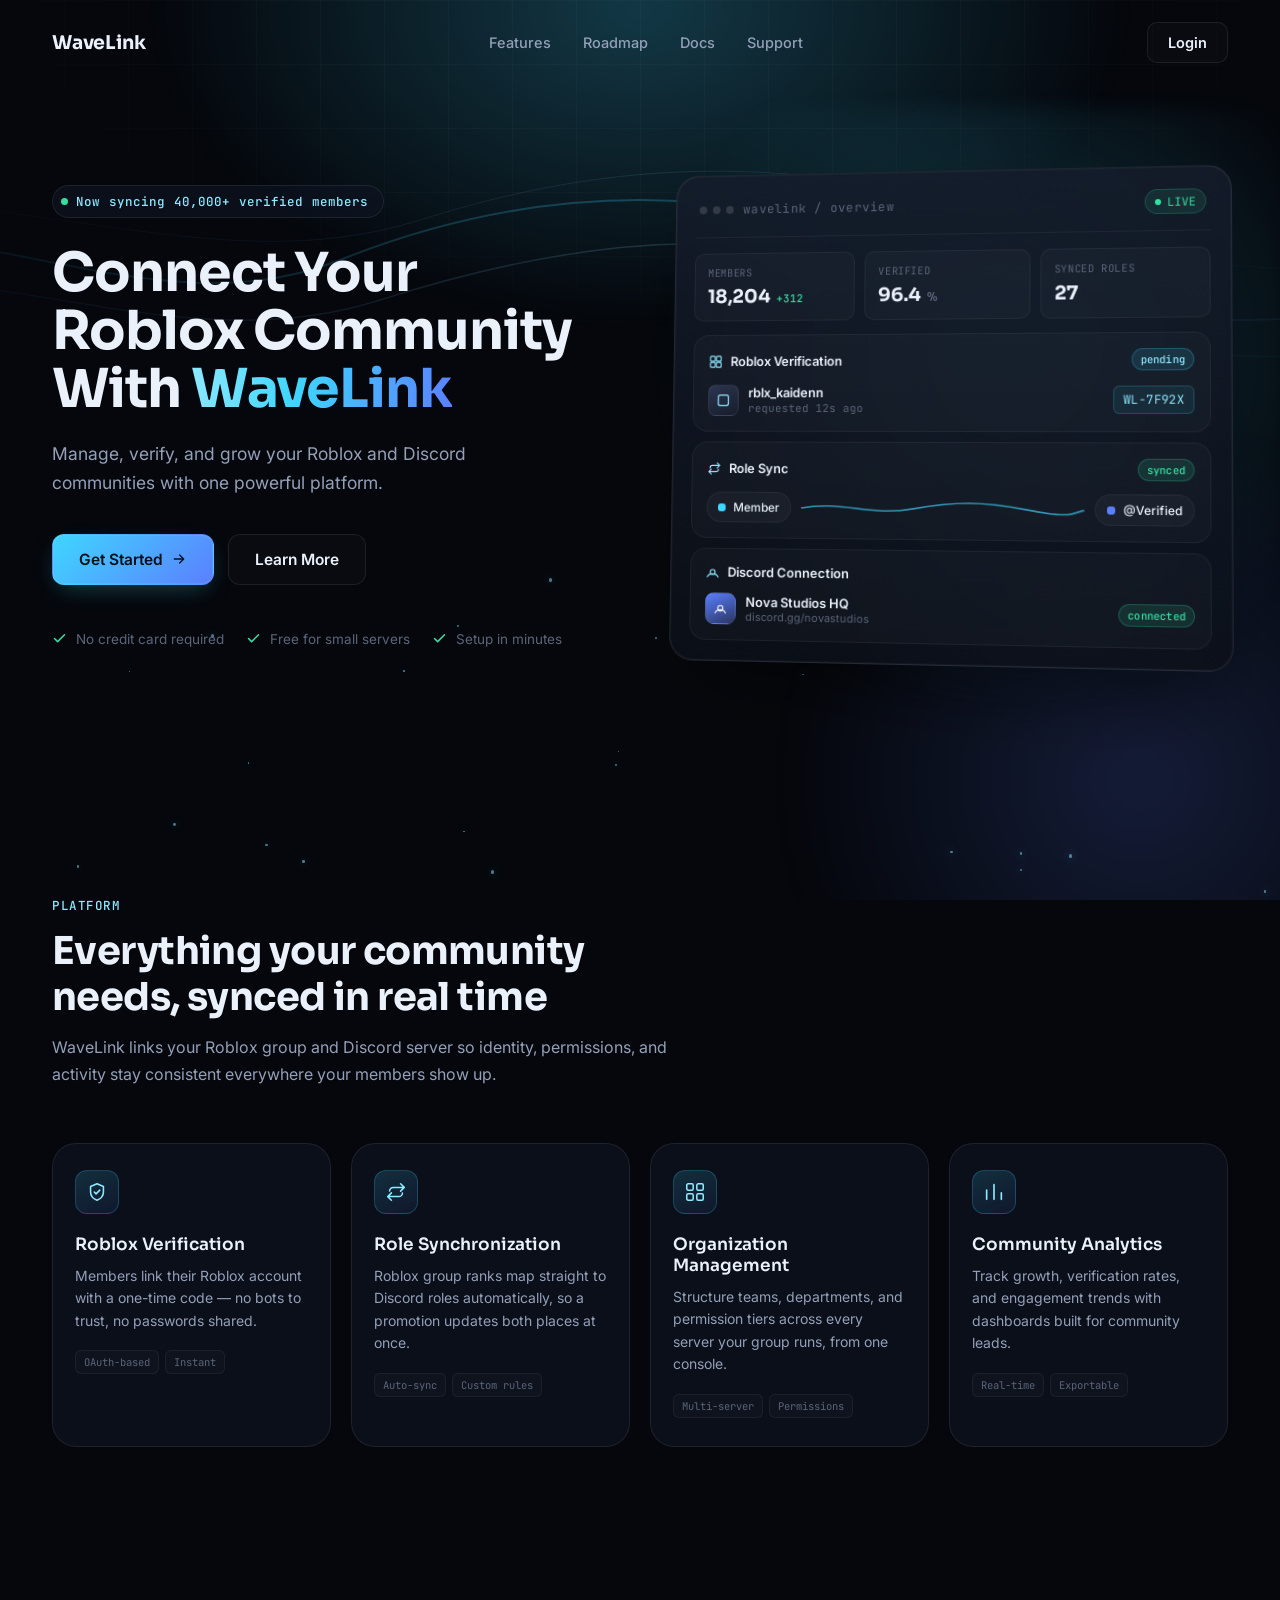
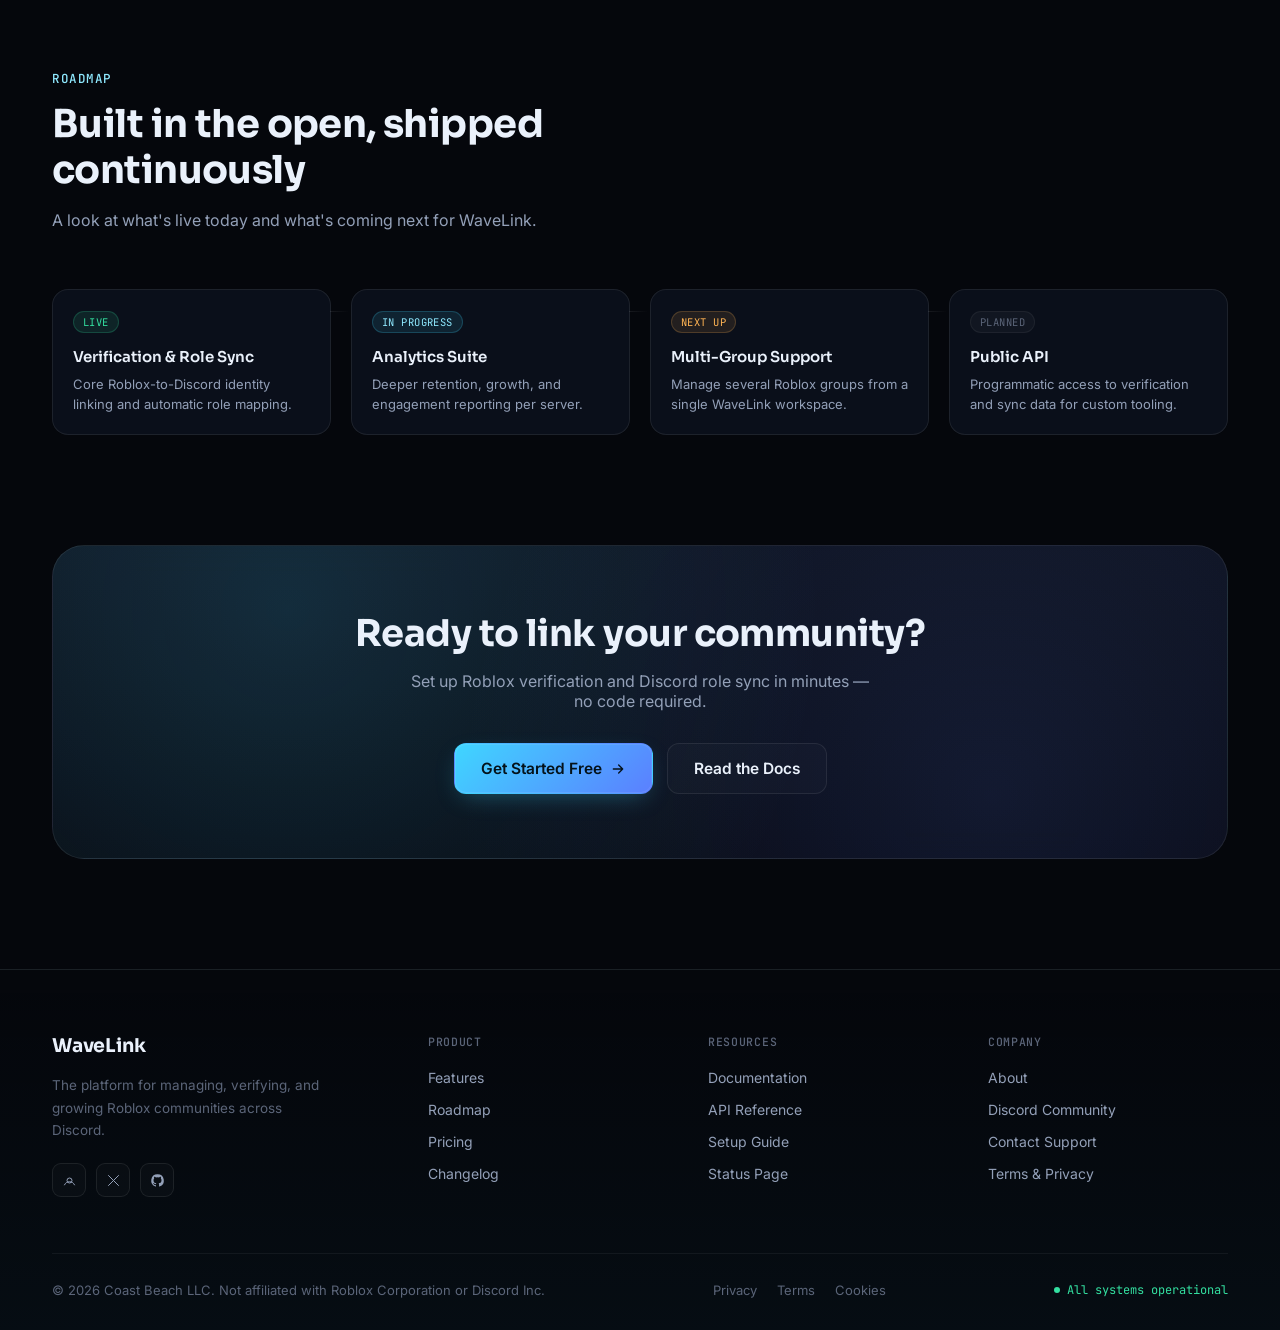
==== index.html @ 4257c23f "Add files via upload" ====
<!DOCTYPE html>
<html lang="en">
<head>
<meta charset="UTF-8" />
<meta name="viewport" content="width=device-width, initial-scale=1.0" />
<title>WaveLink — Connect Your Roblox Community</title>
<meta name="description" content="WaveLink is the platform for managing, verifying, and growing Roblox communities across Discord — verification, role sync, and analytics in one place." />

<link rel="preconnect" href="https://fonts.googleapis.com">
<link rel="preconnect" href="https://fonts.gstatic.com" crossorigin>
<link href="https://fonts.googleapis.com/css2?family=Sora:wght@400;500;600;700;800&family=Inter:wght@400;500;600;700&family=JetBrains+Mono:wght@400;500;600&display=swap" rel="stylesheet">

<link rel="stylesheet" href="style.css">
</head>
<body>

<!-- ============ BACKGROUND LAYERS ============ -->
<div class="bg-layer" aria-hidden="true">
  <div class="bg-grid"></div>
  <div class="bg-glow-primary"></div>
  <div class="bg-glow-secondary"></div>
  <svg class="bg-wave-svg" viewBox="0 0 1800 420" fill="none" xmlns="http://www.w3.org/2000/svg">
    <path class="w1" d="M0 220 C 200 140, 400 300, 600 220 S 1000 140, 1200 220 S 1600 300, 1800 220" stroke="url(#gwave1)" stroke-width="2" opacity="0.5"/>
    <path class="w2" d="M0 260 C 220 190, 420 330, 640 260 S 1040 180, 1240 260 S 1620 330, 1800 260" stroke="url(#gwave2)" stroke-width="1.5" opacity="0.35"/>
    <path class="w3" d="M0 180 C 240 120, 460 250, 680 180 S 1080 120, 1280 180 S 1640 250, 1800 180" stroke="url(#gwave2)" stroke-width="1" opacity="0.25"/>
    <defs>
      <linearGradient id="gwave1" x1="0" y1="0" x2="1800" y2="0" gradientUnits="userSpaceOnUse">
        <stop offset="0" stop-color="#3fd6ff" stop-opacity="0"/>
        <stop offset="0.5" stop-color="#3fd6ff" stop-opacity="0.9"/>
        <stop offset="1" stop-color="#5b7fff" stop-opacity="0"/>
      </linearGradient>
      <linearGradient id="gwave2" x1="0" y1="0" x2="1800" y2="0" gradientUnits="userSpaceOnUse">
        <stop offset="0" stop-color="#5b7fff" stop-opacity="0"/>
        <stop offset="0.5" stop-color="#8fe9ff" stop-opacity="0.8"/>
        <stop offset="1" stop-color="#3fd6ff" stop-opacity="0"/>
      </linearGradient>
    </defs>
  </svg>
  <div id="particles"></div>
</div>

<!-- ============ NAVBAR ============ -->
<header class="navbar" id="navbar">
  <div class="container nav-inner">
    <a href="#top" class="brand">
      WaveLink
    </a>

    <nav class="nav-links" id="navLinks">
      <a href="#features">Features</a>
      <a href="#roadmap">Roadmap</a>
      <a href="#docs">Docs</a>
      <a href="#support">Support</a>
    </nav>

    <div class="nav-right">
      <a href="login.html" class="btn btn-ghost" id="navAuthBtn">Login</a>
      <button class="nav-toggle" id="navToggle" aria-label="Toggle navigation menu" aria-expanded="false"><span></span></button>
    </div>
  </div>
</header>

<!-- ============ HERO ============ -->
<main id="top">
<section class="hero">
  <div class="container hero-grid">

    <div class="hero-content reveal in">
      <span class="eyebrow"><span class="dot-pulse" aria-hidden="true"></span> Now syncing 40,000+ verified members</span>

      <h1>Connect Your Roblox Community With <span class="grad">WaveLink</span></h1>

      <p class="lead">Manage, verify, and grow your Roblox and Discord communities with one powerful platform.</p>

      <div class="hero-actions">
        <a href="#get-started" class="btn btn-primary btn-lg">
          Get Started
          <svg class="btn-icon" viewBox="0 0 24 24" fill="none"><path d="M5 12h14M13 6l6 6-6 6" stroke="currentColor" stroke-width="2" stroke-linecap="round" stroke-linejoin="round"/></svg>
        </a>
        <a href="#features" class="btn btn-ghost btn-lg">Learn More</a>
      </div>

      <div class="hero-meta">
        <div class="hero-meta-item"><svg viewBox="0 0 24 24" fill="none"><path d="M20 6L9 17l-5-5" stroke="currentColor" stroke-width="2.4" stroke-linecap="round" stroke-linejoin="round"/></svg> No credit card required</div>
        <div class="hero-meta-item"><svg viewBox="0 0 24 24" fill="none"><path d="M20 6L9 17l-5-5" stroke="currentColor" stroke-width="2.4" stroke-linecap="round" stroke-linejoin="round"/></svg> Free for small servers</div>
        <div class="hero-meta-item"><svg viewBox="0 0 24 24" fill="none"><path d="M20 6L9 17l-5-5" stroke="currentColor" stroke-width="2.4" stroke-linecap="round" stroke-linejoin="round"/></svg> Setup in minutes</div>
      </div>
    </div>

    <div class="mock-wrap reveal in">
      <div class="mock-glow" aria-hidden="true"></div>

      <div class="dashboard">
        <div class="dash-titlebar">
          <div class="dash-titlebar-left">
            <div class="dash-dots"><span></span><span></span><span></span></div>
            <span class="dash-title">wavelink / overview</span>
          </div>
          <span class="dash-live"><span class="dot-pulse" aria-hidden="true"></span>LIVE</span>
        </div>

        <div class="stat-row">
          <div class="stat-box">
            <div class="stat-label">Members</div>
            <div class="stat-value">18,204 <span class="delta">+312</span></div>
          </div>
          <div class="stat-box">
            <div class="stat-label">Verified</div>
            <div class="stat-value">96.4<span style="font-size:12px;font-weight:600;color:var(--text-faint)">%</span></div>
          </div>
          <div class="stat-box">
            <div class="stat-label">Synced Roles</div>
            <div class="stat-value">27</div>
          </div>
        </div>

        <div class="panel-block">
          <div class="panel-block-head">
            <h4>
              <svg viewBox="0 0 24 24" fill="none"><rect x="3" y="3" width="8" height="8" rx="1.5" stroke="currentColor" stroke-width="1.8"/><rect x="13" y="3" width="8" height="8" rx="1.5" stroke="currentColor" stroke-width="1.8"/><rect x="3" y="13" width="8" height="8" rx="1.5" stroke="currentColor" stroke-width="1.8"/><rect x="13" y="13" width="8" height="8" rx="1.5" stroke="currentColor" stroke-width="1.8"/></svg>
              Roblox Verification
            </h4>
            <span class="badge badge-accent">pending</span>
          </div>
          <div class="verify-row">
            <div class="verify-user">
              <div class="avatar"><svg viewBox="0 0 24 24" fill="none"><rect x="4" y="4" width="16" height="16" rx="3" stroke="currentColor" stroke-width="1.8"/></svg></div>
              <div class="verify-user-info">
                <div class="name">rblx_kaidenn</div>
                <div class="sub">requested 12s ago</div>
              </div>
            </div>
            <span class="code-chip">WL-7F92X</span>
          </div>
        </div>

        <div class="panel-block">
          <div class="panel-block-head">
            <h4>
              <svg viewBox="0 0 24 24" fill="none"><path d="M17 3l4 4-4 4M7 21l-4-4 4-4M21 7H9a4 4 0 00-4 4M3 17h12a4 4 0 004-4" stroke="currentColor" stroke-width="1.8" stroke-linecap="round" stroke-linejoin="round"/></svg>
              Role Sync
            </h4>
            <span class="badge badge-success">synced</span>
          </div>
          <div class="sync-row">
            <span class="sync-chip"><span class="swatch" style="background:#3fd6ff"></span>Member</span>
            <svg class="sync-wave" viewBox="0 0 100 20" preserveAspectRatio="none"><path d="M0 10 C 15 2, 25 18, 40 10 S 65 2, 80 10 S 95 14, 100 10" stroke="#3fd6ff" stroke-width="1.5" fill="none" opacity="0.65"/></svg>
            <span class="sync-chip"><span class="swatch" style="background:#5b7fff"></span>@Verified</span>
          </div>
        </div>

        <div class="panel-block" style="margin-bottom:0;">
          <div class="panel-block-head">
            <h4>
              <svg viewBox="0 0 24 24" fill="none"><path d="M8 12a4 4 0 108 0 4 4 0 00-8 0z" stroke="currentColor" stroke-width="1.8"/><path d="M3 20c1.5-3.5 4.5-5 9-5s7.5 1.5 9 5" stroke="currentColor" stroke-width="1.8" stroke-linecap="round"/></svg>
              Discord Connection
            </h4>
          </div>
          <div class="discord-row">
            <div class="discord-server">
              <div class="server-icon"><svg viewBox="0 0 24 24" fill="none"><path d="M8 12a4 4 0 108 0 4 4 0 00-8 0z" stroke="#fff" stroke-width="1.6"/><path d="M4 19c1.6-3.6 4.6-5 8-5s6.4 1.4 8 5" stroke="#fff" stroke-width="1.6" stroke-linecap="round"/></svg></div>
              <div class="server-info">
                <div class="name">Nova Studios HQ</div>
                <div class="sub">discord.gg/novastudios</div>
              </div>
            </div>
            <span class="badge badge-success">connected</span>
          </div>
        </div>
      </div>
    </div>

  </div>
</section>

<!-- ============ FEATURES ============ -->
<section class="section" id="features">
  <div class="container">
    <div class="section-head reveal">
      <span class="section-tag">Platform</span>
      <h2>Everything your community needs, synced in real time</h2>
      <p>WaveLink links your Roblox group and Discord server so identity, permissions, and activity stay consistent everywhere your members show up.</p>
    </div>

    <div class="features-grid">

      <div class="feature-card reveal">
        <div class="feature-icon"><svg viewBox="0 0 24 24" fill="none"><path d="M12 3l7 3v6c0 4.5-3 7.5-7 9-4-1.5-7-4.5-7-9V6l7-3z" stroke="currentColor" stroke-width="1.7" stroke-linejoin="round"/><path d="M9 12l2 2 4-4" stroke="currentColor" stroke-width="1.7" stroke-linecap="round" stroke-linejoin="round"/></svg></div>
        <h3>Roblox Verification</h3>
        <p>Members link their Roblox account with a one-time code — no bots to trust, no passwords shared.</p>
        <div class="feature-tag-row">
          <span class="feature-tag">OAuth-based</span>
          <span class="feature-tag">Instant</span>
        </div>
      </div>

      <div class="feature-card reveal">
        <div class="feature-icon"><svg viewBox="0 0 24 24" fill="none"><path d="M17 3l4 4-4 4M7 21l-4-4 4-4M21 7H9a4 4 0 00-4 4M3 17h12a4 4 0 004-4" stroke="currentColor" stroke-width="1.7" stroke-linecap="round" stroke-linejoin="round"/></svg></div>
        <h3>Role Synchronization</h3>
        <p>Roblox group ranks map straight to Discord roles automatically, so a promotion updates both places at once.</p>
        <div class="feature-tag-row">
          <span class="feature-tag">Auto-sync</span>
          <span class="feature-tag">Custom rules</span>
        </div>
      </div>

      <div class="feature-card reveal">
        <div class="feature-icon"><svg viewBox="0 0 24 24" fill="none"><rect x="3" y="3" width="7" height="7" rx="1.6" stroke="currentColor" stroke-width="1.7"/><rect x="14" y="3" width="7" height="7" rx="1.6" stroke="currentColor" stroke-width="1.7"/><rect x="3" y="14" width="7" height="7" rx="1.6" stroke="currentColor" stroke-width="1.7"/><rect x="14" y="14" width="7" height="7" rx="1.6" stroke="currentColor" stroke-width="1.7"/></svg></div>
        <h3>Organization Management</h3>
        <p>Structure teams, departments, and permission tiers across every server your group runs, from one console.</p>
        <div class="feature-tag-row">
          <span class="feature-tag">Multi-server</span>
          <span class="feature-tag">Permissions</span>
        </div>
      </div>

      <div class="feature-card reveal">
        <div class="feature-icon"><svg viewBox="0 0 24 24" fill="none"><path d="M4 20V10M12 20V4M20 20v-7" stroke="currentColor" stroke-width="1.8" stroke-linecap="round" stroke-linejoin="round"/></svg></div>
        <h3>Community Analytics</h3>
        <p>Track growth, verification rates, and engagement trends with dashboards built for community leads.</p>
        <div class="feature-tag-row">
          <span class="feature-tag">Real-time</span>
          <span class="feature-tag">Exportable</span>
        </div>
      </div>

    </div>
  </div>
</section>

<!-- ============ ROADMAP ============ -->
<section class="section" id="roadmap">
  <div class="container">
    <div class="section-head reveal">
      <span class="section-tag">Roadmap</span>
      <h2>Built in the open, shipped continuously</h2>
      <p>A look at what's live today and what's coming next for WaveLink.</p>
    </div>

    <div class="roadmap-track">
      <div class="roadmap-item reveal">
        <span class="roadmap-status status-live">Live</span>
        <h4>Verification &amp; Role Sync</h4>
        <p>Core Roblox-to-Discord identity linking and automatic role mapping.</p>
      </div>
      <div class="roadmap-item reveal">
        <span class="roadmap-status status-progress">In progress</span>
        <h4>Analytics Suite</h4>
        <p>Deeper retention, growth, and engagement reporting per server.</p>
      </div>
      <div class="roadmap-item reveal">
        <span class="roadmap-status status-next">Next up</span>
        <h4>Multi-Group Support</h4>
        <p>Manage several Roblox groups from a single WaveLink workspace.</p>
      </div>
      <div class="roadmap-item reveal">
        <span class="roadmap-status status-later">Planned</span>
        <h4>Public API</h4>
        <p>Programmatic access to verification and sync data for custom tooling.</p>
      </div>
    </div>
  </div>
</section>

<!-- ============ CTA ============ -->
<section class="cta-band reveal" id="get-started">
  <h2>Ready to link your community?</h2>
  <p>Set up Roblox verification and Discord role sync in minutes — no code required.</p>
  <div class="cta-actions">
    <a href="login.html" class="btn btn-primary btn-lg">
      Get Started Free
      <svg class="btn-icon" viewBox="0 0 24 24" fill="none"><path d="M5 12h14M13 6l6 6-6 6" stroke="currentColor" stroke-width="2" stroke-linecap="round" stroke-linejoin="round"/></svg>
    </a>
    <a href="#docs" class="btn btn-ghost btn-lg">Read the Docs</a>
  </div>
</section>
</main>

<!-- ============ FOOTER ============ -->
<footer class="site-footer" id="support">
  <div class="container">
    <div class="footer-top">
      <div class="footer-brand">
        <a href="#top" class="brand">
          WaveLink
        </a>
        <p>The platform for managing, verifying, and growing Roblox communities across Discord.</p>
        <div class="footer-socials">
          <a href="#" class="footer-social-btn" aria-label="WaveLink on Discord"><svg viewBox="0 0 24 24" fill="none"><path d="M8 12a4 4 0 108 0 4 4 0 00-8 0z" stroke="currentColor" stroke-width="1.6"/><path d="M4 19c1.6-3.6 4.6-5 8-5s6.4 1.4 8 5" stroke="currentColor" stroke-width="1.6" stroke-linecap="round"/></svg></a>
          <a href="#" class="footer-social-btn" aria-label="WaveLink on X"><svg viewBox="0 0 24 24" fill="none"><path d="M4 4l16 16M20 4L4 20" stroke="currentColor" stroke-width="1.6" stroke-linecap="round"/></svg></a>
          <a href="#" class="footer-social-btn" aria-label="WaveLink on GitHub"><svg viewBox="0 0 24 24" fill="none"><path d="M12 2a10 10 0 00-3.16 19.5c.5.1.68-.22.68-.48v-1.7c-2.78.6-3.37-1.34-3.37-1.34-.46-1.16-1.11-1.47-1.11-1.47-.91-.62.07-.6.07-.6 1 .07 1.53 1.03 1.53 1.03.9 1.52 2.35 1.08 2.92.83.09-.65.35-1.08.64-1.33-2.22-.25-4.56-1.11-4.56-4.94 0-1.1.39-1.99 1.03-2.69-.1-.25-.45-1.27.1-2.64 0 0 .84-.27 2.75 1.02a9.6 9.6 0 015 0c1.91-1.3 2.75-1.02 2.75-1.02.55 1.37.2 2.39.1 2.64.64.7 1.03 1.59 1.03 2.69 0 3.84-2.34 4.68-4.57 4.93.36.31.68.92.68 1.85v2.75c0 .27.18.58.69.48A10 10 0 0012 2z" fill="currentColor"/></svg></a>
        </div>
      </div>

      <div class="footer-col">
        <h5>Product</h5>
        <ul>
          <li><a href="#features">Features</a></li>
          <li><a href="#roadmap">Roadmap</a></li>
          <li><a href="#">Pricing</a></li>
          <li><a href="#">Changelog</a></li>
        </ul>
      </div>

      <div class="footer-col" id="docs">
        <h5>Resources</h5>
        <ul>
          <li><a href="#">Documentation</a></li>
          <li><a href="#">API Reference</a></li>
          <li><a href="#">Setup Guide</a></li>
          <li><a href="#">Status Page</a></li>
        </ul>
      </div>

      <div class="footer-col">
        <h5>Company</h5>
        <ul>
          <li><a href="#">About</a></li>
          <li><a href="#">Discord Community</a></li>
          <li><a href="#">Contact Support</a></li>
          <li><a href="#">Terms &amp; Privacy</a></li>
        </ul>
      </div>
    </div>

    <div class="footer-bottom">
      <p>&copy; 2026 Coast Beach LLC. Not affiliated with Roblox Corporation or Discord Inc.</p>
      <div class="footer-bottom-links">
        <a href="#">Privacy</a>
        <a href="#">Terms</a>
        <a href="#">Cookies</a>
      </div>
      <span class="footer-status"><span class="dot-pulse" aria-hidden="true"></span>All systems operational</span>
    </div>
  </div>
</footer>

<script src="main.js" defer></script>

</body>
</html>
---- style.css ----
/* ===========================================================
   WaveLink — Design Tokens
   =========================================================== */
:root{
  --bg:            #05070c;
  --bg-alt:        #080c15;
  --panel:         rgba(16, 22, 36, 0.62);
  --panel-solid:   #0c121f;
  --panel-raised:  #10182a;
  --border:        rgba(255, 255, 255, 0.08);
  --border-soft:   rgba(255, 255, 255, 0.05);
  --text:          #eaf1fb;
  --text-dim:      #93a0b8;
  --text-faint:    #5b6579;

  --accent:        #3fd6ff;
  --accent-soft:   #8fe9ff;
  --accent-2:      #5b7fff;
  --accent-glow:   rgba(63, 214, 255, 0.35);
  --success:       #34e0a1;
  --success-glow:  rgba(52, 224, 161, 0.28);
  --warn:          #ffb454;

  --font-display:  'Sora', 'Inter', sans-serif;
  --font-body:     'Inter', sans-serif;
  --font-mono:     'JetBrains Mono', monospace;

  --radius-sm:     10px;
  --radius-md:     16px;
  --radius-lg:     24px;
  --radius-xl:     32px;

  --ease: cubic-bezier(.16,.8,.24,1);
}

*, *::before, *::after{ box-sizing: border-box; }

html{ scroll-behavior: smooth; }

body{
  margin: 0;
  background: var(--bg);
  color: var(--text);
  font-family: var(--font-body);
  -webkit-font-smoothing: antialiased;
  overflow-x: hidden;
}

img, svg{ display:block; max-width: 100%; }

a{ color: inherit; text-decoration: none; }

ul{ list-style: none; margin: 0; padding: 0; }

::selection{ background: var(--accent-glow); color: #fff; }

@media (prefers-reduced-motion: reduce){
  *{ animation-duration: 0.001ms !important; animation-iteration-count: 1 !important; transition-duration: 0.001ms !important; scroll-behavior: auto !important; }
}

:focus-visible{
  outline: 2px solid var(--accent);
  outline-offset: 3px;
  border-radius: 4px;
}

.container{
  width: 100%;
  max-width: 1240px;
  margin: 0 auto;
  padding: 0 32px;
}

/* ===========================================================
   Global background system — waveform glow + particles + grid
   =========================================================== */
.bg-layer{
  position: fixed;
  inset: 0;
  z-index: 0;
  pointer-events: none;
  overflow: hidden;
}

.bg-grid{
  position: absolute;
  inset: 0;
  background-image:
    linear-gradient(to right, rgba(255,255,255,0.028) 1px, transparent 1px),
    linear-gradient(to bottom, rgba(255,255,255,0.028) 1px, transparent 1px);
  background-size: 64px 64px;
  mask-image: radial-gradient(ellipse 80% 55% at 50% 0%, black 30%, transparent 75%);
  -webkit-mask-image: radial-gradient(ellipse 80% 55% at 50% 0%, black 30%, transparent 75%);
}

.bg-glow-primary{
  position: absolute;
  top: -260px;
  left: 50%;
  width: 1400px;
  height: 900px;
  transform: translateX(-50%);
  background: radial-gradient(ellipse 50% 50% at 50% 30%, rgba(63,214,255,0.24), transparent 70%);
  filter: blur(10px);
}

.bg-glow-secondary{
  position: absolute;
  top: 420px;
  right: -220px;
  width: 720px;
  height: 720px;
  background: radial-gradient(circle, rgba(91,127,255,0.18), transparent 70%);
  filter: blur(20px);
}

.bg-wave-svg{
  position: absolute;
  top: 40px;
  left: 50%;
  width: 1800px;
  max-width: none;
  transform: translateX(-50%);
  opacity: 0.55;
}

.bg-wave-svg path{
  animation: wave-drift 16s ease-in-out infinite;
}
.bg-wave-svg .w2{ animation-duration: 21s; animation-delay: -4s; }
.bg-wave-svg .w3{ animation-duration: 27s; animation-delay: -9s; }

@keyframes wave-drift{
  0%, 100%{ transform: translateY(0) scaleY(1); }
  50%{ transform: translateY(-14px) scaleY(1.06); }
}

.particle{
  position: absolute;
  border-radius: 50%;
  background: var(--accent-soft);
  opacity: 0.5;
  box-shadow: 0 0 8px 1px var(--accent-glow);
  animation: particle-float linear infinite;
}

@keyframes particle-float{
  0%{ transform: translateY(0) translateX(0); opacity: 0; }
  10%{ opacity: 0.55; }
  90%{ opacity: 0.35; }
  100%{ transform: translateY(-620px) translateX(var(--drift, 40px)); opacity: 0; }
}

/* ===========================================================
   Navbar
   =========================================================== */
.navbar{
  position: fixed;
  top: 0; left: 0; right: 0;
  z-index: 100;
  padding: 22px 0;
  transition: padding 0.35s var(--ease), background 0.35s var(--ease), border-color 0.35s var(--ease);
  border-bottom: 1px solid transparent;
}

.navbar.scrolled{
  padding: 14px 0;
  background: rgba(5, 7, 12, 0.72);
  backdrop-filter: blur(16px) saturate(140%);
  -webkit-backdrop-filter: blur(16px) saturate(140%);
  border-bottom: 1px solid var(--border);
}

.nav-inner{
  display: flex;
  align-items: center;
  justify-content: space-between;
  gap: 24px;
}

.brand{
  display: flex;
  align-items: center;
  gap: 10px;
  font-family: var(--font-display);
  font-weight: 700;
  font-size: 19px;
  letter-spacing: -0.01em;
  color: var(--text);
}

.nav-links{
  display: flex;
  align-items: center;
  gap: 4px;
}

.nav-links a{
  position: relative;
  padding: 8px 14px;
  font-size: 14.5px;
  font-weight: 500;
  color: var(--text-dim);
  border-radius: 8px;
  transition: color 0.2s var(--ease), background 0.2s var(--ease);
}

.nav-links a:hover{
  color: var(--text);
  background: rgba(255,255,255,0.04);
}

.nav-right{
  display: flex;
  align-items: center;
  gap: 12px;
}

.btn{
  display: inline-flex;
  align-items: center;
  justify-content: center;
  gap: 8px;
  font-family: var(--font-body);
  font-weight: 600;
  font-size: 14.5px;
  padding: 11px 20px;
  border-radius: 10px;
  border: 1px solid transparent;
  cursor: pointer;
  transition: transform 0.2s var(--ease), box-shadow 0.25s var(--ease), background 0.25s var(--ease), border-color 0.25s var(--ease);
  white-space: nowrap;
}

.btn:active{ transform: translateY(1px) scale(0.99); }

.btn-ghost{
  background: rgba(255,255,255,0.02);
  border-color: var(--border);
  color: var(--text);
}
.btn-ghost:hover{
  background: rgba(255,255,255,0.06);
  border-color: rgba(255,255,255,0.16);
}

.btn-primary{
  background: linear-gradient(135deg, var(--accent), var(--accent-2));
  color: #04121a;
  box-shadow: 0 8px 24px -8px var(--accent-glow), 0 0 0 1px rgba(255,255,255,0.08) inset;
}
.btn-primary:hover{
  box-shadow: 0 10px 30px -6px rgba(63,214,255,0.55), 0 0 0 1px rgba(255,255,255,0.12) inset;
  transform: translateY(-1px);
}

.btn-lg{ padding: 15px 26px; font-size: 15.5px; border-radius: 12px; }

.btn-icon{ width: 16px; height: 16px; }

.nav-toggle{
  display: none;
  width: 38px; height: 38px;
  border-radius: 9px;
  border: 1px solid var(--border);
  background: rgba(255,255,255,0.02);
  align-items: center;
  justify-content: center;
  cursor: pointer;
}
.nav-toggle span, .nav-toggle::before, .nav-toggle::after{
  content: '';
  display: block;
  width: 16px; height: 1.5px;
  background: var(--text);
  position: relative;
  transition: transform 0.25s var(--ease), opacity 0.25s var(--ease);
}
.nav-toggle::before{ position: absolute; transform: translateY(-5px); }
.nav-toggle::after{ position: absolute; transform: translateY(5px); }
.nav-toggle.open span{ opacity: 0; }
.nav-toggle.open::before{ transform: rotate(45deg); }
.nav-toggle.open::after{ transform: rotate(-45deg); }

/* ===========================================================
   Hero
   =========================================================== */
.hero{
  position: relative;
  z-index: 1;
  padding: 168px 0 120px;
}

.hero-grid{
  display: grid;
  grid-template-columns: minmax(0, 1fr) minmax(0, 1fr);
  gap: 48px;
  align-items: center;
}

.eyebrow{
  display: inline-flex;
  align-items: center;
  gap: 8px;
  padding: 7px 14px 7px 8px;
  border-radius: 100px;
  border: 1px solid var(--border);
  background: var(--panel);
  backdrop-filter: blur(10px);
  font-family: var(--font-mono);
  font-size: 12.5px;
  font-weight: 500;
  color: var(--accent-soft);
  letter-spacing: 0.01em;
  margin-bottom: 26px;
}

.eyebrow .dot-pulse{
  width: 7px; height: 7px;
  border-radius: 50%;
  background: var(--success);
  box-shadow: 0 0 0 0 var(--success-glow);
  animation: pulse-ring 2s infinite;
}

@keyframes pulse-ring{
  0%{ box-shadow: 0 0 0 0 rgba(52,224,161,0.55); }
  70%{ box-shadow: 0 0 0 7px rgba(52,224,161,0); }
  100%{ box-shadow: 0 0 0 0 rgba(52,224,161,0); }
}

.hero h1{
  font-family: var(--font-display);
  font-size: clamp(2.4rem, 4.2vw, 3.6rem);
  line-height: 1.08;
  font-weight: 700;
  letter-spacing: -0.02em;
  margin: 0 0 22px;
}

.hero h1 .grad{
  background: linear-gradient(100deg, var(--accent-soft), var(--accent) 40%, var(--accent-2));
  -webkit-background-clip: text;
  background-clip: text;
  color: transparent;
}

.hero p.lead{
  font-size: 17.5px;
  line-height: 1.65;
  color: var(--text-dim);
  max-width: 460px;
  margin: 0 0 36px;
}

.hero-actions{
  display: flex;
  align-items: center;
  gap: 14px;
  margin-bottom: 46px;
}

.hero-meta{
  display: flex;
  align-items: center;
  gap: 22px;
  flex-wrap: wrap;
}

.hero-meta-item{
  display: flex;
  align-items: center;
  gap: 9px;
  font-size: 13.5px;
  color: var(--text-faint);
}

.hero-meta-item svg{ width: 15px; height: 15px; color: var(--success); flex-shrink: 0; }

/* ---- Dashboard mockup ---- */
.mock-wrap{
  position: relative;
  perspective: 1400px;
}

.mock-glow{
  position: absolute;
  inset: -60px;
  background: radial-gradient(circle at 60% 40%, rgba(63,214,255,0.22), transparent 65%);
  filter: blur(10px);
  z-index: -1;
}

.dashboard{
  position: relative;
  background: linear-gradient(180deg, rgba(20,27,42,0.85), rgba(11,15,24,0.85));
  border: 1px solid var(--border);
  border-radius: var(--radius-lg);
  backdrop-filter: blur(18px);
  -webkit-backdrop-filter: blur(18px);
  box-shadow:
    0 40px 80px -30px rgba(0,0,0,0.65),
    0 0 0 1px rgba(255,255,255,0.03) inset;
  padding: 20px;
  transform: rotateY(-7deg) rotateX(3deg);
  transition: transform 0.6s var(--ease);
  animation: dash-float 7s ease-in-out infinite;
}

@keyframes dash-float{
  0%, 100%{ transform: rotateY(-7deg) rotateX(3deg) translateY(0); }
  50%{ transform: rotateY(-7deg) rotateX(3deg) translateY(-10px); }
}

@media (hover: hover){
  .mock-wrap:hover .dashboard{ transform: rotateY(-2deg) rotateX(1deg); }
}

.dash-titlebar{
  display: flex;
  align-items: center;
  justify-content: space-between;
  padding: 2px 4px 16px;
  border-bottom: 1px solid var(--border-soft);
  margin-bottom: 16px;
}

.dash-titlebar-left{ display: flex; align-items: center; gap: 10px; }

.dash-dots{ display: flex; gap: 6px; }
.dash-dots span{ width: 8px; height: 8px; border-radius: 50%; background: rgba(255,255,255,0.14); }

.dash-title{
  font-family: var(--font-mono);
  font-size: 12.5px;
  color: var(--text-faint);
  letter-spacing: 0.02em;
}

.dash-live{
  display: flex;
  align-items: center;
  gap: 6px;
  font-family: var(--font-mono);
  font-size: 11.5px;
  color: var(--success);
  padding: 4px 9px;
  border-radius: 100px;
  background: rgba(52,224,161,0.1);
  border: 1px solid rgba(52,224,161,0.2);
}
.dash-live .dot-pulse{ width: 6px; height: 6px; border-radius: 50%; background: var(--success); animation: pulse-ring 2s infinite; }

.stat-row{
  display: grid;
  grid-template-columns: repeat(3, 1fr);
  gap: 10px;
  margin-bottom: 14px;
}

.stat-box{
  background: rgba(255,255,255,0.025);
  border: 1px solid var(--border-soft);
  border-radius: var(--radius-sm);
  padding: 12px 13px;
}

.stat-label{
  font-family: var(--font-mono);
  font-size: 10.5px;
  color: var(--text-faint);
  text-transform: uppercase;
  letter-spacing: 0.06em;
  margin-bottom: 6px;
}

.stat-value{
  font-family: var(--font-display);
  font-size: 19px;
  font-weight: 700;
  color: var(--text);
  display: flex;
  align-items: baseline;
  gap: 6px;
}

.stat-value .delta{
  font-family: var(--font-mono);
  font-size: 11px;
  font-weight: 500;
  color: var(--success);
}

.panel-block{
  background: rgba(255,255,255,0.022);
  border: 1px solid var(--border-soft);
  border-radius: var(--radius-md);
  padding: 15px;
  margin-bottom: 10px;
}

.panel-block-head{
  display: flex;
  align-items: center;
  justify-content: space-between;
  margin-bottom: 13px;
}

.panel-block-head h4{
  margin: 0;
  font-family: var(--font-body);
  font-size: 13px;
  font-weight: 600;
  color: var(--text);
  display: flex;
  align-items: center;
  gap: 8px;
}

.panel-block-head h4 svg{ width: 15px; height: 15px; color: var(--accent-soft); }

.badge{
  font-family: var(--font-mono);
  font-size: 10.5px;
  font-weight: 500;
  padding: 3px 8px;
  border-radius: 100px;
  letter-spacing: 0.02em;
}
.badge-success{ background: rgba(52,224,161,0.12); color: var(--success); border: 1px solid rgba(52,224,161,0.22); }
.badge-accent{ background: rgba(63,214,255,0.12); color: var(--accent-soft); border: 1px solid rgba(63,214,255,0.22); }

.verify-row{
  display: flex;
  align-items: center;
  justify-content: space-between;
  gap: 10px;
}

.verify-user{ display: flex; align-items: center; gap: 10px; }

.avatar{
  width: 32px; height: 32px;
  border-radius: 8px;
  background: linear-gradient(155deg, #2c3550, #171d2c);
  border: 1px solid var(--border);
  display: grid;
  place-items: center;
  flex-shrink: 0;
}
.avatar svg{ width: 16px; height: 16px; color: var(--accent-soft); }

.verify-user-info .name{ font-size: 13px; font-weight: 600; color: var(--text); line-height: 1.3; }
.verify-user-info .sub{ font-family: var(--font-mono); font-size: 11px; color: var(--text-faint); line-height: 1.3; }

.code-chip{
  font-family: var(--font-mono);
  font-size: 12px;
  color: var(--accent-soft);
  background: rgba(63,214,255,0.08);
  border: 1px solid rgba(63,214,255,0.2);
  border-radius: 6px;
  padding: 5px 9px;
  letter-spacing: 0.03em;
}

/* role sync row with waveform link (signature motif, mini) */
.sync-row{
  display: flex;
  align-items: center;
  gap: 10px;
}

.sync-chip{
  display: flex;
  align-items: center;
  gap: 8px;
  padding: 7px 11px;
  border-radius: 100px;
  background: rgba(255,255,255,0.03);
  border: 1px solid var(--border-soft);
  font-size: 12px;
  font-weight: 500;
  color: var(--text);
  white-space: nowrap;
}
.sync-chip .swatch{ width: 8px; height: 8px; border-radius: 3px; }

.sync-wave{
  flex: 1;
  height: 20px;
}
.sync-wave path{
  animation: wave-drift 4.5s ease-in-out infinite;
}

.discord-row{
  display: flex;
  align-items: center;
  justify-content: space-between;
}

.discord-server{ display: flex; align-items: center; gap: 10px; }

.server-icon{
  width: 32px; height: 32px;
  border-radius: 9px;
  background: linear-gradient(155deg, var(--accent-2), #2a3560);
  display: grid;
  place-items: center;
  border: 1px solid var(--border);
}
.server-icon svg{ width: 16px; height: 16px; color: #fff; }

.server-info .name{ font-size: 13px; font-weight: 600; color: var(--text); }
.server-info .sub{ font-size: 11px; color: var(--text-faint); }

/* ===========================================================
   Section headers
   =========================================================== */
.section{
  position: relative;
  z-index: 1;
  padding: 110px 0;
}

.section-head{
  max-width: 620px;
  margin: 0 0 56px;
}

.section-tag{
  display: inline-block;
  font-family: var(--font-mono);
  font-size: 12.5px;
  font-weight: 500;
  color: var(--accent-soft);
  letter-spacing: 0.04em;
  text-transform: uppercase;
  margin-bottom: 14px;
}

.section-head h2{
  font-family: var(--font-display);
  font-size: clamp(1.8rem, 3vw, 2.5rem);
  font-weight: 700;
  letter-spacing: -0.015em;
  line-height: 1.2;
  margin: 0 0 14px;
}

.section-head p{
  font-size: 16px;
  color: var(--text-dim);
  line-height: 1.65;
  margin: 0;
}

/* ===========================================================
   Features
   =========================================================== */
.features-grid{
  display: grid;
  grid-template-columns: repeat(4, 1fr);
  gap: 20px;
}

.feature-card{
  position: relative;
  background: var(--panel);
  border: 1px solid var(--border);
  border-radius: var(--radius-lg);
  padding: 26px 22px 28px;
  backdrop-filter: blur(14px);
  -webkit-backdrop-filter: blur(14px);
  overflow: hidden;
  transition: transform 0.35s var(--ease), border-color 0.35s var(--ease), box-shadow 0.35s var(--ease);
}

.feature-card::before{
  content: '';
  position: absolute;
  inset: 0;
  background: radial-gradient(220px circle at var(--mx, 50%) var(--my, 0%), rgba(63,214,255,0.14), transparent 65%);
  opacity: 0;
  transition: opacity 0.35s var(--ease);
  pointer-events: none;
}

.feature-card:hover{
  transform: translateY(-6px);
  border-color: rgba(63,214,255,0.28);
  box-shadow: 0 24px 48px -20px rgba(0,0,0,0.55), 0 0 0 1px rgba(63,214,255,0.08) inset;
}
.feature-card:hover::before{ opacity: 1; }

.feature-icon{
  width: 44px; height: 44px;
  border-radius: 12px;
  display: grid;
  place-items: center;
  background: linear-gradient(155deg, rgba(63,214,255,0.16), rgba(91,127,255,0.08));
  border: 1px solid rgba(63,214,255,0.22);
  margin-bottom: 20px;
  position: relative;
  z-index: 1;
}
.feature-icon svg{ width: 22px; height: 22px; color: var(--accent-soft); }

.feature-card h3{
  font-family: var(--font-display);
  font-size: 17px;
  font-weight: 600;
  margin: 0 0 10px;
  position: relative;
  z-index: 1;
}

.feature-card p{
  font-size: 14px;
  line-height: 1.6;
  color: var(--text-dim);
  margin: 0 0 18px;
  position: relative;
  z-index: 1;
}

.feature-tag-row{
  display: flex;
  flex-wrap: wrap;
  gap: 6px;
  position: relative;
  z-index: 1;
}

.feature-tag{
  font-family: var(--font-mono);
  font-size: 10.5px;
  color: var(--text-faint);
  border: 1px solid var(--border-soft);
  padding: 4px 8px;
  border-radius: 6px;
  background: rgba(255,255,255,0.02);
}

/* ===========================================================
   Roadmap (supports nav link)
   =========================================================== */
.roadmap-track{
  display: grid;
  grid-template-columns: repeat(4, 1fr);
  gap: 20px;
}

.roadmap-item{
  border: 1px solid var(--border);
  border-radius: var(--radius-md);
  padding: 20px;
  background: var(--panel);
  backdrop-filter: blur(14px);
  position: relative;
}

.roadmap-item::after{
  content: '';
  position: absolute;
  top: 21px; right: -20px;
  width: 20px; height: 1px;
  background: linear-gradient(90deg, var(--border), transparent);
  display: block;
}
.roadmap-item:last-child::after{ display: none; }

.roadmap-status{
  font-family: var(--font-mono);
  font-size: 10.5px;
  letter-spacing: 0.04em;
  text-transform: uppercase;
  padding: 3px 9px;
  border-radius: 100px;
  display: inline-block;
  margin-bottom: 14px;
}
.status-live{ color: var(--success); background: rgba(52,224,161,0.1); border: 1px solid rgba(52,224,161,0.2); }
.status-progress{ color: var(--accent-soft); background: rgba(63,214,255,0.1); border: 1px solid rgba(63,214,255,0.2); }
.status-next{ color: var(--warn); background: rgba(255,180,84,0.1); border: 1px solid rgba(255,180,84,0.2); }
.status-later{ color: var(--text-faint); background: rgba(255,255,255,0.03); border: 1px solid var(--border-soft); }

.roadmap-item h4{
  font-family: var(--font-display);
  font-size: 15px;
  margin: 0 0 8px;
  font-weight: 600;
}
.roadmap-item p{
  font-size: 13px;
  color: var(--text-dim);
  line-height: 1.55;
  margin: 0;
}

/* ===========================================================
   CTA band
   =========================================================== */
.cta-band{
  position: relative;
  z-index: 1;
  margin: 0 32px 110px;
  max-width: 1176px;
  margin-inline: auto;
  border-radius: var(--radius-xl);
  border: 1px solid var(--border);
  background:
    radial-gradient(circle at 20% 20%, rgba(63,214,255,0.14), transparent 55%),
    radial-gradient(circle at 80% 80%, rgba(91,127,255,0.12), transparent 55%),
    linear-gradient(180deg, rgba(18,24,38,0.7), rgba(9,12,20,0.7));
  backdrop-filter: blur(16px);
  padding: 64px 56px;
  text-align: center;
  overflow: hidden;
}

.cta-band h2{
  font-family: var(--font-display);
  font-size: clamp(1.7rem, 3vw, 2.3rem);
  font-weight: 700;
  letter-spacing: -0.015em;
  margin: 0 0 14px;
}

.cta-band p{
  font-size: 16px;
  color: var(--text-dim);
  max-width: 480px;
  margin: 0 auto 32px;
}

.cta-actions{
  display: flex;
  align-items: center;
  justify-content: center;
  gap: 14px;
}

/* ===========================================================
   Footer
   =========================================================== */
.site-footer{
  position: relative;
  z-index: 1;
  border-top: 1px solid var(--border);
  padding: 64px 0 32px;
  background: linear-gradient(180deg, transparent, rgba(63,214,255,0.03));
}

.footer-top{
  display: grid;
  grid-template-columns: 1.4fr repeat(3, 1fr);
  gap: 40px;
  margin-bottom: 56px;
}

.footer-brand p{
  font-size: 13.5px;
  color: var(--text-faint);
  line-height: 1.65;
  max-width: 280px;
  margin: 16px 0 22px;
}

.footer-socials{
  display: flex;
  gap: 10px;
}

.footer-social-btn{
  width: 34px; height: 34px;
  border-radius: 9px;
  border: 1px solid var(--border);
  background: rgba(255,255,255,0.02);
  display: grid;
  place-items: center;
  transition: border-color 0.2s var(--ease), background 0.2s var(--ease), transform 0.2s var(--ease);
}
.footer-social-btn:hover{ border-color: rgba(63,214,255,0.35); background: rgba(63,214,255,0.08); transform: translateY(-2px); }
.footer-social-btn svg{ width: 15px; height: 15px; color: var(--text-dim); }

.footer-col h5{
  font-family: var(--font-mono);
  font-size: 11.5px;
  letter-spacing: 0.06em;
  text-transform: uppercase;
  color: var(--text-faint);
  margin: 0 0 18px;
  font-weight: 500;
}

.footer-col ul{ display: flex; flex-direction: column; gap: 12px; }

.footer-col a{
  font-size: 14px;
  color: var(--text-dim);
  transition: color 0.2s var(--ease);
}
.footer-col a:hover{ color: var(--accent-soft); }

.footer-bottom{
  display: flex;
  align-items: center;
  justify-content: space-between;
  padding-top: 28px;
  border-top: 1px solid var(--border-soft);
  flex-wrap: wrap;
  gap: 16px;
}

.footer-bottom p{
  font-size: 13px;
  color: var(--text-faint);
  margin: 0;
}

.footer-bottom-links{
  display: flex;
  gap: 20px;
}
.footer-bottom-links a{
  font-size: 13px;
  color: var(--text-faint);
  transition: color 0.2s var(--ease);
}
.footer-bottom-links a:hover{ color: var(--text-dim); }

.footer-status{
  display: flex;
  align-items: center;
  gap: 7px;
  font-family: var(--font-mono);
  font-size: 12px;
  color: var(--success);
}
.footer-status .dot-pulse{ width: 6px; height: 6px; border-radius: 50%; background: var(--success); animation: pulse-ring 2s infinite; }

/* ===========================================================
   Reveal-on-scroll utility
   =========================================================== */
.reveal{
  opacity: 0;
  transform: translateY(24px);
  transition: opacity 0.7s var(--ease), transform 0.7s var(--ease);
}
.reveal.in{
  opacity: 1;
  transform: translateY(0);
}

/* ===========================================================
   Responsive
   =========================================================== */
@media (max-width: 980px){
  .hero-grid{ grid-template-columns: 1fr; }
  .mock-wrap{ order: -1; max-width: 460px; margin: 0 auto 8px; }
  .dashboard{ transform: none; animation: none; }
  .hero{ padding: 140px 0 80px; }
  .hero p.lead{ max-width: none; }
  .features-grid{ grid-template-columns: repeat(2, 1fr); }
  .roadmap-track{ grid-template-columns: repeat(2, 1fr); }
  .roadmap-item::after{ display: none; }
  .footer-top{ grid-template-columns: 1fr 1fr; row-gap: 36px; }
}

@media (max-width: 720px){
  .container{ padding: 0 20px; }
  .nav-links{
    position: fixed;
    top: 66px; left: 20px; right: 20px;
    flex-direction: column;
    align-items: stretch;
    background: rgba(9,12,20,0.96);
    border: 1px solid var(--border);
    border-radius: var(--radius-md);
    padding: 10px;
    backdrop-filter: blur(20px);
    gap: 2px;
    transform: translateY(-12px);
    opacity: 0;
    pointer-events: none;
    transition: transform 0.25s var(--ease), opacity 0.25s var(--ease);
  }
  .nav-links.open{ transform: translateY(0); opacity: 1; pointer-events: auto; }
  .nav-links a{ padding: 12px 14px; }
  .nav-toggle{ display: flex; }
  .nav-right .btn-ghost{ display: none; }
  .cta-band{ margin-left: 20px; margin-right: 20px; padding: 44px 26px; }
  .cta-actions{ flex-direction: column; }
  .cta-actions .btn{ width: 100%; }
  .hero-actions{ flex-direction: column; align-items: stretch; }
  .stat-row{ grid-template-columns: 1fr 1fr; }
  .stat-row .stat-box:last-child{ grid-column: span 2; }
  .features-grid{ grid-template-columns: 1fr; }
  .roadmap-track{ grid-template-columns: 1fr; }
  .footer-top{ grid-template-columns: 1fr; }
  .footer-bottom{ flex-direction: column; align-items: flex-start; }
  .section{ padding: 76px 0; }
  .hero{ padding: 128px 0 64px; }
}
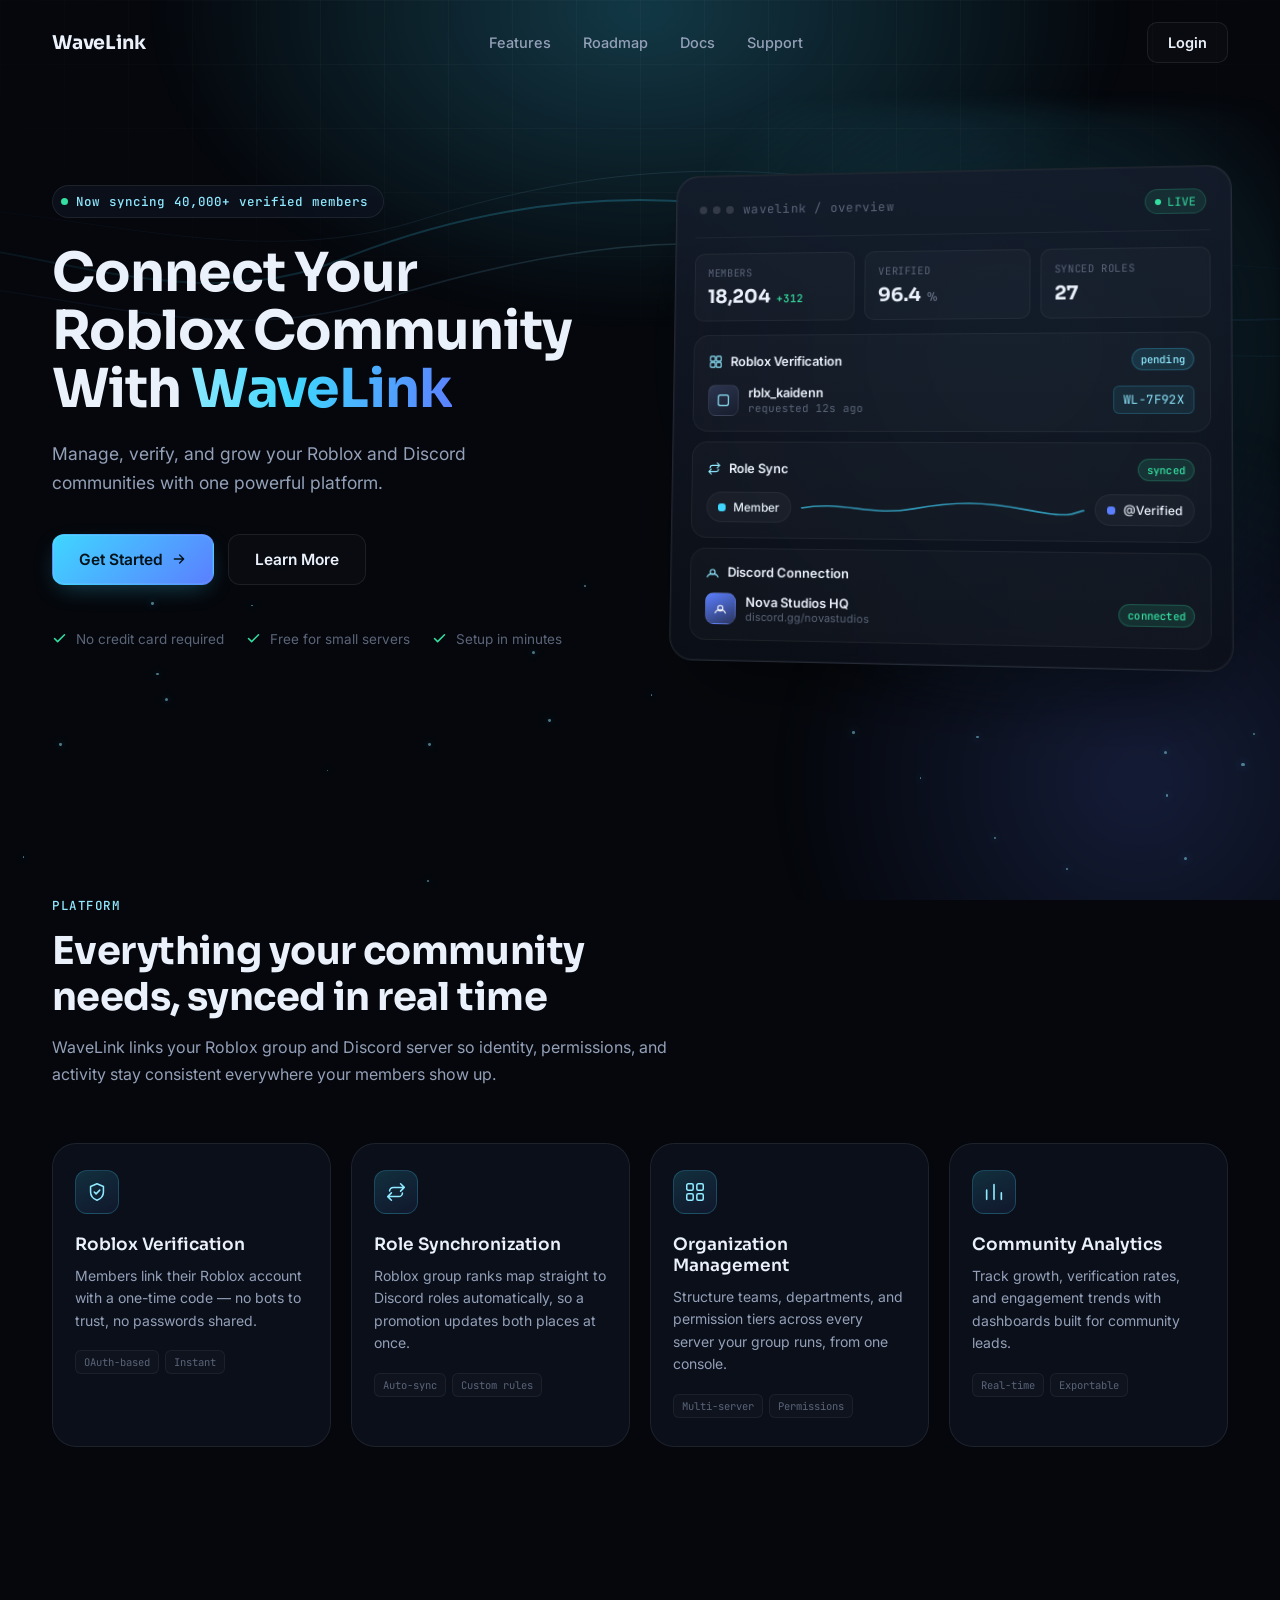
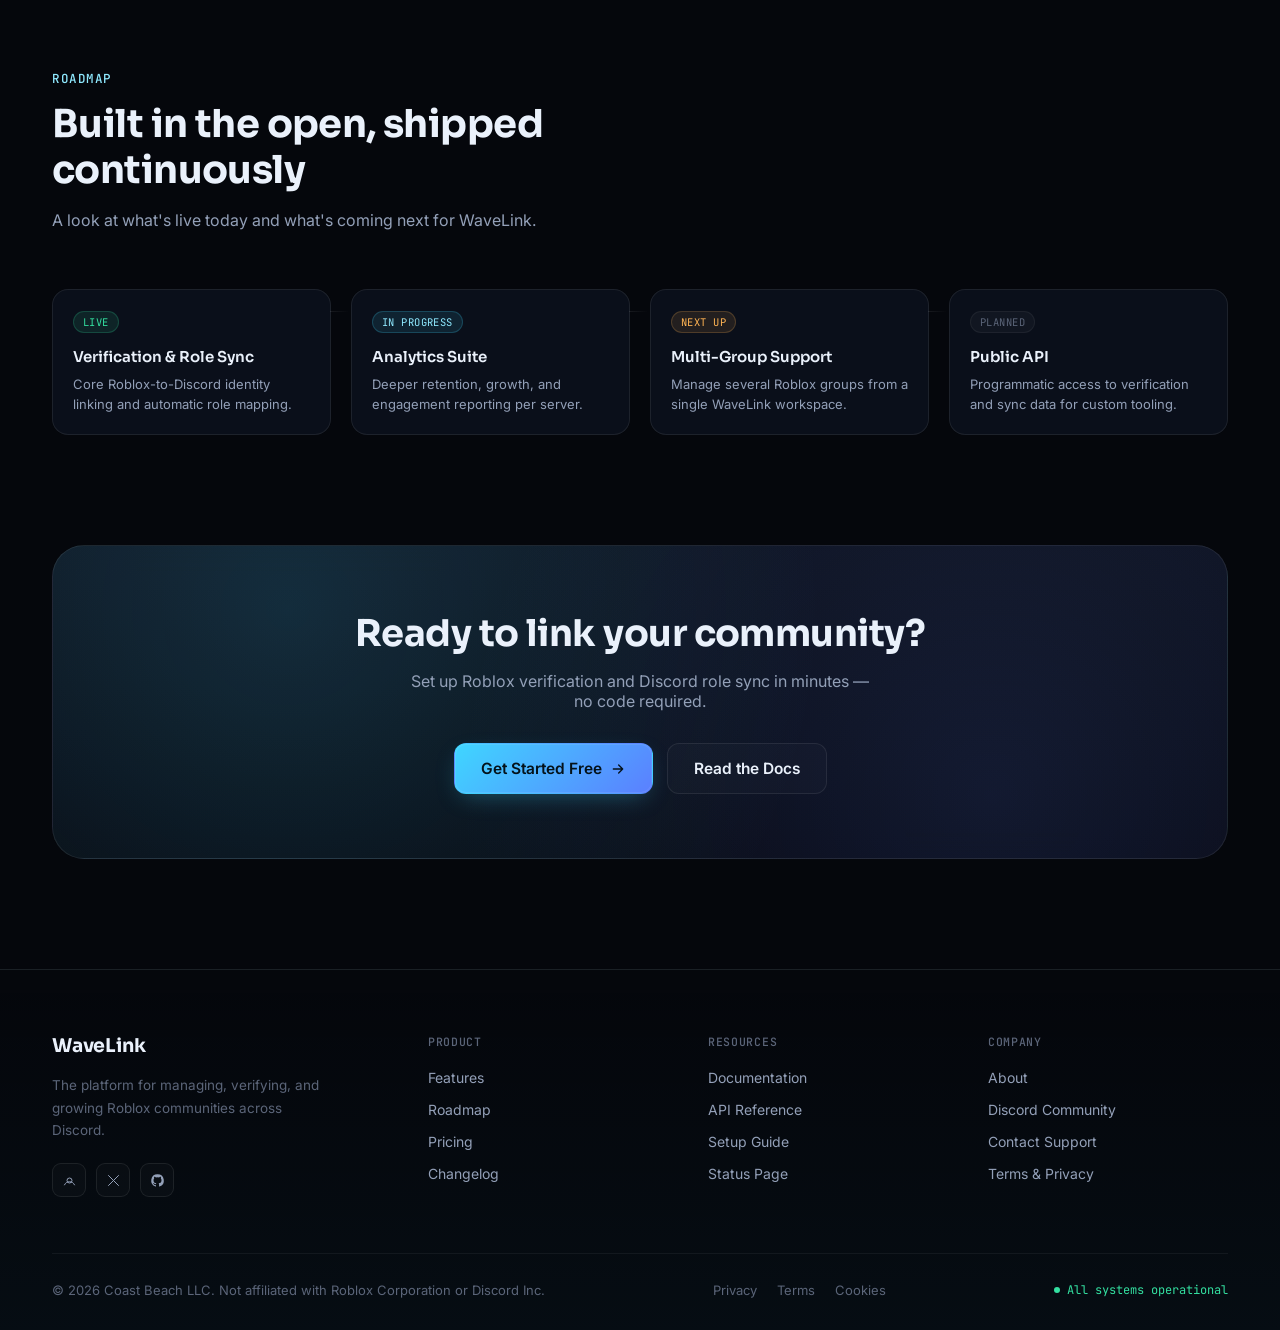
==== commit 6a26bc13: "Add files via upload" ====
--- a/index.html
+++ b/index.html
@@ -318,7 +318,7 @@
           <li><a href="#">About</a></li>
           <li><a href="#">Discord Community</a></li>
           <li><a href="#">Contact Support</a></li>
-          <li><a href="#">Terms &amp; Privacy</a></li>
+          <li><a href="terms.html">Terms &amp; Privacy</a></li>
         </ul>
       </div>
     </div>
@@ -326,8 +326,8 @@
     <div class="footer-bottom">
       <p>&copy; 2026 Coast Beach LLC. Not affiliated with Roblox Corporation or Discord Inc.</p>
       <div class="footer-bottom-links">
-        <a href="#">Privacy</a>
-        <a href="#">Terms</a>
+        <a href="privacy.html">Privacy</a>
+        <a href="terms.html">Terms</a>
         <a href="#">Cookies</a>
       </div>
       <span class="footer-status"><span class="dot-pulse" aria-hidden="true"></span>All systems operational</span>
